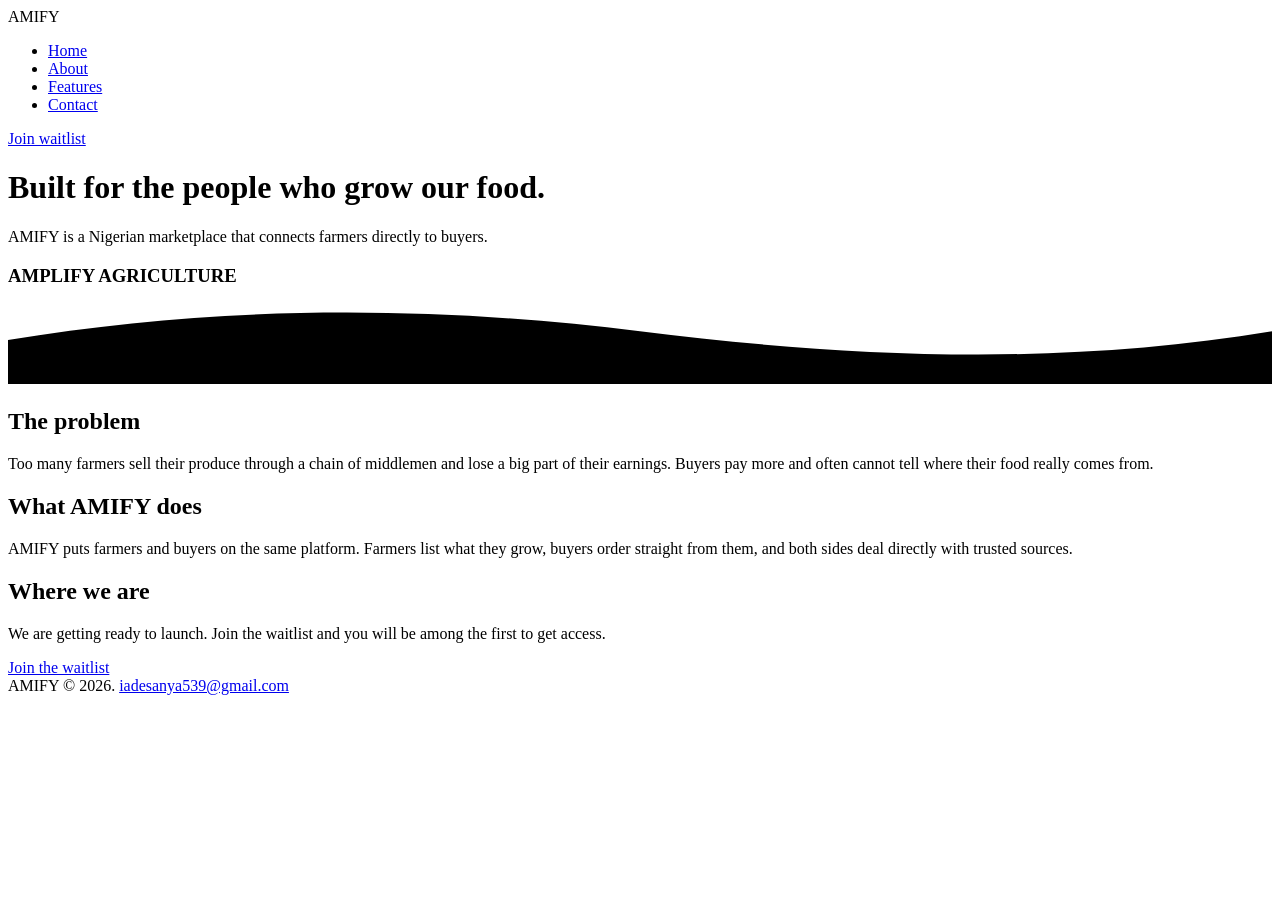
==== pages/about.html @ 224543ef "first commit" ====
<!DOCTYPE html>
<html lang="en">
<head>
<meta charset="UTF-8">
<meta name="viewport" content="width=device-width, initial-scale=1">
<title>AMIFY | About</title>
<link rel="preconnect" href="https://fonts.googleapis.com">
<link rel="preconnect" href="https://fonts.gstatic.com" crossorigin>
<link href="https://fonts.googleapis.com/css2?family=Fraunces:opsz,wght@9..144,600;9..144,700&family=DM+Sans:wght@400;500;700&display=swap" rel="stylesheet">
<link rel="stylesheet" href="/css/styles.css">
</head>
<body>
<header class="hero short">
    <div class="blob b1"></div><div class="blob b2"></div><div class="blob b3"></div><div class="blob b4"></div>
    <div class="photo"></div><div class="grain"></div>
    
    <nav>
      <div class="logo">AMIFY</div>
      <ul>
        <li><a class="link" href="/pages/index.html">Home</a></li>
        <li><a class="link active" href="/pages/about.html">About</a></li>
        <li><a class="link" href="/pages/features.html">Features</a></li>
        <li><a class="link" href="/pages/contact.html">Contact</a></li>
      </ul>
      <a class="btn" href="/pages/index.html#join">Join waitlist</a>
    </nav>
    
    <div class="page-title">
      <h1>Built for the people who grow our food.</h1>
      <p class="lead">AMIFY is a Nigerian marketplace that connects farmers directly to buyers.</p>
    </div>
    
    <div class="txt">
      <h3 class="text">AMPLIFY AGRICULTURE</h3>
    </div>
  </header>

  <svg class="wave" viewBox="0 0 1440 90" preserveAspectRatio="none" aria-hidden="true"><path d="M0 90V40C240 0 480 0 720 30s480 40 720 0v60Z"/></svg>

  <section class="body-section">
    <h2>The problem</h2>
    <p>Too many farmers sell their produce through a chain of middlemen and lose a big part of their earnings. Buyers pay more and often cannot tell where their food really comes from.</p>
    <h2>What AMIFY does</h2>
    <p>AMIFY puts farmers and buyers on the same platform. Farmers list what they grow, buyers order straight from them, and both sides deal directly with trusted sources.</p>
    <h2>Where we are</h2>
    <p>We are getting ready to launch. Join the waitlist and you will be among the first to get access.</p>
    <div class="cta-row"><a class="btn" href="waitlist.html#join">Join the waitlist</a></div>
  </section>

  <footer>AMIFY &copy; 2026. <a href="mailto:iadesanya539@gmail.com">iadesanya539@gmail.com</a></footer>
</body>
</html>
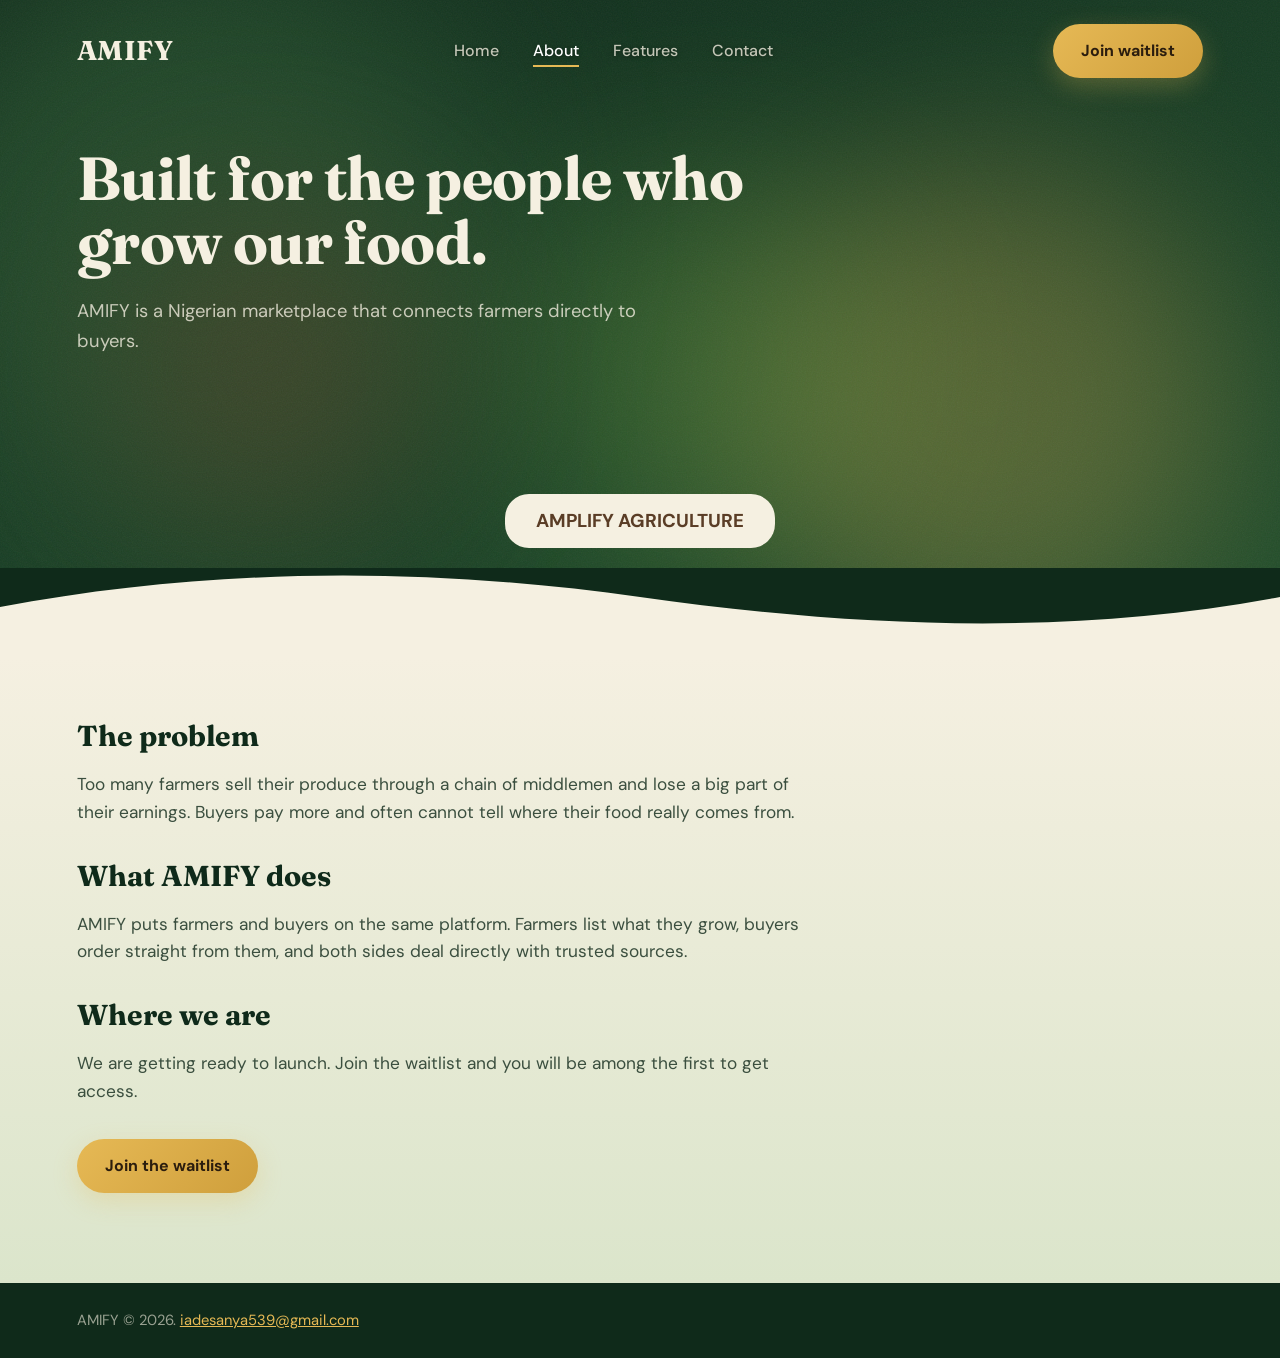
==== commit 49d69a69: "move index.html to root" ====
--- a/pages/about.html
+++ b/pages/about.html
@@ -1,28 +1,28 @@
 <!DOCTYPE html>
 <html lang="en">
 <head>
-<meta charset="UTF-8">
-<meta name="viewport" content="width=device-width, initial-scale=1">
-<title>AMIFY | About</title>
-<link rel="preconnect" href="https://fonts.googleapis.com">
-<link rel="preconnect" href="https://fonts.gstatic.com" crossorigin>
-<link href="https://fonts.googleapis.com/css2?family=Fraunces:opsz,wght@9..144,600;9..144,700&family=DM+Sans:wght@400;500;700&display=swap" rel="stylesheet">
-<link rel="stylesheet" href="/css/styles.css">
+  <meta charset="UTF-8">
+  <meta name="viewport" content="width=device-width, initial-scale=1">
+  <title>AMIFY | About</title>
+  <link rel="preconnect" href="https://fonts.googleapis.com">
+  <link rel="preconnect" href="https://fonts.gstatic.com" crossorigin>
+  <link href="https://fonts.googleapis.com/css2?family=Fraunces:opsz,wght@9..144,600;9..144,700&family=DM+Sans:wght@400;500;700&display=swap" rel="stylesheet">
+  <link rel="stylesheet" href="/css/style.css">
 </head>
 <body>
-<header class="hero short">
+  <header class="hero short">
     <div class="blob b1"></div><div class="blob b2"></div><div class="blob b3"></div><div class="blob b4"></div>
     <div class="photo"></div><div class="grain"></div>
     
     <nav>
       <div class="logo">AMIFY</div>
       <ul>
-        <li><a class="link" href="/pages/index.html">Home</a></li>
+        <li><a class="link" href="/index.html">Home</a></li>
         <li><a class="link active" href="/pages/about.html">About</a></li>
         <li><a class="link" href="/pages/features.html">Features</a></li>
         <li><a class="link" href="/pages/contact.html">Contact</a></li>
       </ul>
-      <a class="btn" href="/pages/index.html#join">Join waitlist</a>
+      <a class="btn" href="/index.html#join">Join waitlist</a>
     </nav>
     
     <div class="page-title">
@@ -44,7 +44,7 @@
     <p>AMIFY puts farmers and buyers on the same platform. Farmers list what they grow, buyers order straight from them, and both sides deal directly with trusted sources.</p>
     <h2>Where we are</h2>
     <p>We are getting ready to launch. Join the waitlist and you will be among the first to get access.</p>
-    <div class="cta-row"><a class="btn" href="waitlist.html#join">Join the waitlist</a></div>
+    <div class="cta-row"><a class="btn" href="/index.html#join">Join the waitlist</a></div>
   </section>
 
   <footer>AMIFY &copy; 2026. <a href="mailto:iadesanya539@gmail.com">iadesanya539@gmail.com</a></footer>
--- a/css/style.css
+++ b/css/style.css
@@ -0,0 +1,549 @@
+:root {
+  --forest: #0f2a1a;
+  --moss: #2f5d34;
+  --leaf: #8fc54a;
+  --wheat: #e6b955;
+  --wheat-deep: #cf9f3c;
+  --soil: #5a3d26;
+  --cream: #f5f0e1;
+  --sage: #dbe5cb;
+  --fade: rgba(245, 240, 225, 0.78);
+}
+
+* {
+  box-sizing: border-box;
+  margin: 0;
+  padding: 0;
+}
+
+html {
+  scroll-behavior: smooth;
+}
+
+body {
+  font-family: 'DM Sans', sans-serif;
+  color: var(--cream);
+  background: var(--forest);
+  line-height: 1.6;
+}
+
+h1 {
+  font-family: 'Fraunces', serif;
+  font-weight: 700;
+  font-size: clamp(2.5rem, 5.4vw, 4.5rem);
+  line-height: 1.06;
+  letter-spacing: -0.01em;
+  margin-bottom: 22px;
+}
+
+.lead {
+  font-size: 1.15rem;
+  color: var(--fade);
+  max-width: 33em;
+  margin-bottom: 30px;
+}
+
+.sub {
+  color: var(--fade);
+  margin-bottom: 22px;
+}
+
+:focus-visible {
+  outline: 3px solid var(--cream);
+  outline-offset: 3px;
+}
+
+.hero {
+  position: relative;
+  min-height: 100vh;
+  display: flex;
+  flex-direction: column;
+  overflow: hidden;
+  isolation: isolate;
+  background: linear-gradient(160deg, #0f2a1a 0%, #163a22 45%, #1d4a29 100%);
+}
+
+.hero.short {
+  min-height: 0;
+}
+
+.blob {
+  position: absolute;
+  border-radius: 50%;
+  filter: blur(90px);
+  opacity: 0.55;
+  z-index: -2;
+  animation: drift 22s ease-in-out infinite alternate;
+}
+
+.b1 {
+  width: 46vw;
+  height: 46vw;
+  background: var(--moss);
+  top: -12%;
+  left: -8%;
+}
+
+.b2 {
+  width: 38vw;
+  height: 38vw;
+  background: var(--wheat);
+  opacity: 0.28;
+  bottom: -14%;
+  right: 4%;
+  animation-duration: 28s;
+}
+
+.b3 {
+  width: 30vw;
+  height: 30vw;
+  background: var(--leaf);
+  opacity: 0.22;
+  top: 30%;
+  right: 30%;
+  animation-duration: 25s;
+  animation-delay: -6s;
+}
+
+.b4 {
+  width: 26vw;
+  height: 26vw;
+  background: var(--soil);
+  opacity: 0.45;
+  bottom: 6%;
+  left: 8%;
+  animation-duration: 32s;
+}
+
+@keyframes drift {
+  to {
+    transform: translate(7vw, 5vh) scale(1.15);
+  }
+}
+
+.photo {
+  position: absolute;
+  inset: 0;
+  z-index: -1;
+  background: url('hero.jpg') center right / cover no-repeat;
+  opacity: 0.35;
+  -webkit-mask-image: linear-gradient(90deg, transparent 15%, #000 85%);
+  mask-image: linear-gradient(90deg, transparent 15%, #000 85%);
+}
+
+.grain {
+  position: absolute;
+  inset: 0;
+  z-index: -1;
+  opacity: 0.07;
+  pointer-events: none;
+  background-image: url("data:image/svg+xml,%3Csvg xmlns='http://www.w3.org/2000/svg' width='160' height='160'%3E%3Cfilter id='n'%3E%3CfeTurbulence type='fractalNoise' baseFrequency='.8' numOctaves='2'/%3E%3C/filter%3E%3Crect width='100%25' height='100%25' filter='url(%23n)'/%3E%3C/svg%3E");
+}
+
+nav {
+  display: flex;
+  align-items: center;
+  justify-content: space-between;
+  padding: 24px 6vw;
+}
+
+.logo {
+  font-family: 'Fraunces', serif;
+  font-weight: 700;
+  font-size: 1.7rem;
+  letter-spacing: 0.02em;
+}
+
+nav ul {
+  display: flex;
+  gap: 34px;
+  list-style: none;
+}
+
+nav a.link {
+  color: var(--fade);
+  text-decoration: none;
+  font-weight: 500;
+  text-shadow: 0 1px 4px rgba(0, 0, 0, 0.4);
+  transition: color 0.3s;
+}
+
+nav a.link:hover {
+  color: #fff;
+}
+
+nav a.link.active {
+  color: #fff;
+  border-bottom: 2px solid var(--wheat);
+  padding-bottom: 4px;
+}
+
+.btn {
+  font-family: 'DM Sans', sans-serif;
+  font-weight: 700;
+  font-size: 1rem;
+  background: linear-gradient(135deg, var(--wheat), var(--wheat-deep));
+  color: #2b1d0e;
+  border: 0;
+  border-radius: 999px;
+  padding: 14px 28px;
+  cursor: pointer;
+  text-decoration: none;
+  display: inline-block;
+  box-shadow: 0 8px 24px rgba(230, 185, 85, 0.28);
+  transition: transform 0.2s, box-shadow 0.2s;
+}
+
+.btn:hover {
+  transform: translateY(-2px);
+  box-shadow: 0 12px 30px rgba(230, 185, 85, 0.4);
+}
+
+.btn:disabled {
+  opacity: 0.7;
+  cursor: wait;
+  transform: none;
+}
+
+.main {
+  flex: 1;
+  display: grid;
+  grid-template-columns: 1.1fr 0.9fr;
+  gap: 6vw;
+  align-items: center;
+  padding: 3vh 6vw 9vh;
+}
+
+.perks {
+  list-style: none;
+  display: grid;
+  gap: 10px;
+  color: var(--fade);
+}
+
+.perks li {
+  display: flex;
+  gap: 12px;
+  align-items: center;
+}
+
+.perks svg {
+  flex: none;
+  width: 20px;
+  height: 20px;
+  color: var(--leaf);
+}
+
+.card {
+  background: linear-gradient(160deg, rgba(255, 255, 255, 0.14), rgba(255, 255, 255, 0.05));
+  border: 1px solid rgba(245, 240, 225, 0.24);
+  -webkit-backdrop-filter: blur(18px);
+  backdrop-filter: blur(18px);
+  border-radius: 28px;
+  padding: 34px;
+  box-shadow: 0 30px 60px rgba(0, 0, 0, 0.28);
+  animation: float 3s ease-in-out infinite alternate;
+}
+
+@keyframes float {
+  from {
+    transform: translateY(-5px);
+  }
+
+  to {
+    transform: translateY(5px);
+  }
+}
+
+.card h2 {
+  font-family: 'Fraunces', serif;
+  font-size: 1.7rem;
+  margin-bottom: 6px;
+}
+
+.card .btn {
+  width: 100%;
+}
+
+.roles {
+  display: grid;
+  grid-template-columns: 1fr 1fr;
+  gap: 10px;
+  margin-bottom: 16px;
+}
+
+.roles label {
+  cursor: pointer;
+  position: relative;
+}
+
+.roles input {
+  position: absolute;
+  opacity: 0;
+}
+
+.roles span {
+  display: block;
+  text-align: center;
+  padding: 12px;
+  border-radius: 14px;
+  border: 1px solid rgba(245, 240, 225, 0.3);
+  font-weight: 500;
+  transition: 0.25s;
+}
+
+.roles input:checked + span {
+  background: var(--cream);
+  color: var(--forest);
+  border-color: var(--cream);
+  font-weight: 700;
+}
+
+.roles input:focus-visible + span {
+  outline: 3px solid var(--wheat);
+  outline-offset: 2px;
+}
+
+.field {
+  width: 100%;
+  padding: 14px 16px;
+  margin-bottom: 14px;
+  border-radius: 14px;
+  border: 1px solid rgba(245, 240, 225, 0.28);
+  background: rgba(8, 24, 14, 0.45);
+  color: var(--cream);
+  font: inherit;
+  transition: border-color 0.2s;
+}
+
+.field:focus {
+  outline: none;
+  border-color: var(--wheat);
+}
+
+.field::placeholder {
+  color: rgba(245, 240, 225, 0.5);
+}
+
+.msg {
+  margin-top: 14px;
+  min-height: 1.4em;
+  font-size: 0.95rem;
+}
+
+.msg.err {
+  color: #ffc2b3;
+}
+
+.done {
+  text-align: center;
+  padding: 20px 0;
+}
+
+.done h2 {
+  color: var(--wheat);
+}
+
+.hp {
+  position: absolute;
+  left: -9999px;
+}
+
+.wave {
+  display: block;
+  width: 100%;
+  height: 90px;
+  margin-top: -1px;
+  background: var(--forest);
+}
+
+.wave path {
+  fill: var(--cream);
+}
+
+.how {
+  background: linear-gradient(180deg, var(--cream) 0%, var(--sage) 100%);
+  color: var(--forest);
+  padding: 20px 6vw 80px;
+}
+
+.how h2 {
+  font-family: 'Fraunces', serif;
+  font-size: clamp(1.8rem, 3.4vw, 2.6rem);
+  max-width: 18em;
+  margin-bottom: 36px;
+}
+
+.how ul {
+  list-style: none;
+  display: grid;
+  grid-template-columns: repeat(3, 1fr);
+  gap: 36px;
+  max-width: 1050px;
+}
+
+.how li {
+  border-top: 3px solid var(--moss);
+  padding-top: 18px;
+}
+
+.how h3 {
+  font-family: 'Fraunces', serif;
+  font-size: 1.25rem;
+  margin-bottom: 8px;
+}
+
+.how p {
+  color: #3b4f3f;
+}
+
+.page-title {
+    padding: 5vh 6vw 12vh;
+    max-width: 900px;
+}
+
+.page-title h1 {
+    font-size: clamp(2.2rem, 5vw, 3.8rem);
+}
+
+.txt {
+  align-items: center;
+  justify-content: center;
+  display: flex;
+  background: var(--cream);
+  width: 270px;
+  padding: 12px 24px;
+  border: none;
+  border-radius: 24px;
+  align-self: center;
+  margin-bottom: 20px;
+  animation: float 3s ease-in-out infinite alternate;
+}
+
+.text {
+  color: var(--soil);
+  font-weight: bolder;
+}
+
+.body-section {
+  background: linear-gradient(180deg, var(--cream) 0%, var(--sage) 100%);
+  color: var(--forest);
+  padding: 30px 6vw 90px;
+}
+
+.body-section h2 {
+  font-family: 'Fraunces', serif;
+  font-size: 1.8rem;
+  margin: 26px 0 12px;
+}
+
+.body-section p {
+  color: #3b4f3f;
+  max-width: 42em;
+  margin-bottom: 18px;
+  font-size: 1.08rem;
+}
+
+.grid2 {
+  display: grid;
+  grid-template-columns: repeat(2, 1fr);
+  gap: 22px;
+  max-width: 1050px;
+  margin-top: 10px;
+}
+
+.tile {
+  background: rgba(255, 255, 255, 0.65);
+  border: 1px solid rgba(15, 42, 26, 0.1);
+  border-radius: 22px;
+  padding: 26px;
+}
+
+.tile h3 {
+  font-family: 'Fraunces', serif;
+  font-size: 1.25rem;
+  margin-bottom: 8px;
+}
+
+.tile p {
+  margin: 0;
+  font-size: 1rem;
+}
+
+.cta-row {
+  margin-top: 34px;
+}
+
+.light-form {
+  max-width: 560px;
+}
+
+.light-form .field {
+  background: #fff;
+  color: var(--forest);
+  border-color: rgba(15, 42, 26, 0.25);
+}
+
+.light-form .field::placeholder {
+  color: #7a8a7d;
+}
+
+.light-form textarea.field {
+  min-height: 130px;
+  resize: vertical;
+}
+
+.light-form .msg.err {
+  color: #a3281a;
+}
+
+.light-form .msg.ok {
+  color: var(--moss);
+  font-weight: 700;
+}
+
+footer {
+  background: var(--forest);
+  padding: 26px 6vw;
+  color: rgba(245, 240, 225, 0.6);
+  font-size: 0.92rem;
+}
+
+footer a {
+  color: var(--wheat);
+}
+
+@media (max-width: 820px) {
+  nav ul {
+    display: none;
+  }
+
+  .main {
+    grid-template-columns: 1fr;
+    gap: 38px;
+  }
+
+  .how ul {
+    grid-template-columns: 1fr;
+    gap: 28px;
+  }
+
+  .grid2 {
+    grid-template-columns: 1fr;
+  }
+
+  .blob {
+    filter: blur(60px);
+  }
+}
+
+@media (prefers-reduced-motion: reduce) {
+  .blob {
+    animation: none;
+  }
+
+  * {
+    transition: none !important;
+    scroll-behavior: auto !important;
+  }
+}
